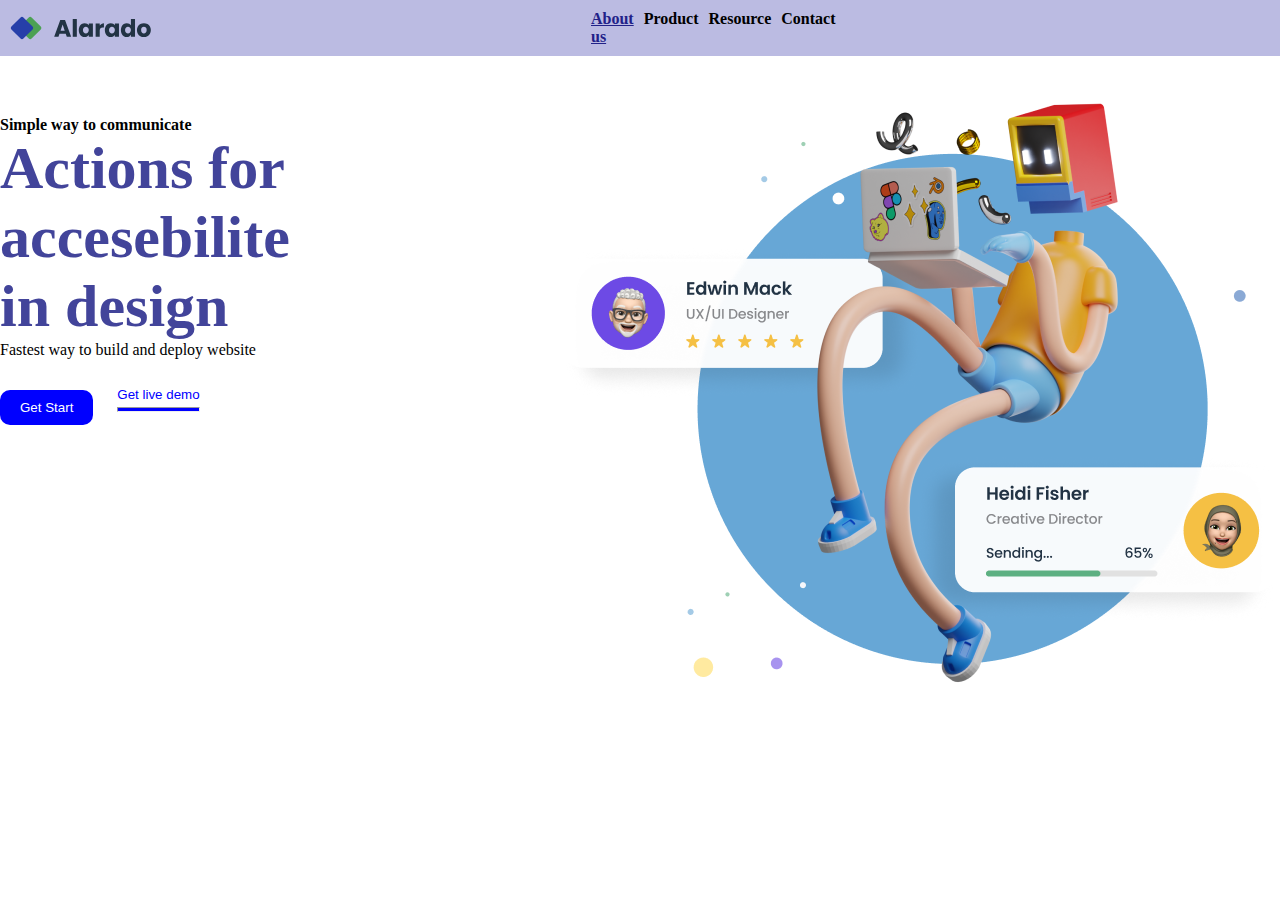
==== index.html @ 1f70322a "added section header" ====
<!DOCTYPE html>
<html lang="en">
<head>
    <meta charset="UTF-8">
    <meta name="viewport" content="width=device-width, initial-scale=1.0">
    <title>Practice_1</title>
</head>
<style>
    *{
        margin: 0;
        padding: 0;
    }
    .div-section{
        list-style: none;
        display: flex;
        margin-left: 440px;
        font-weight: bold;
    
    }
    .about{
        color: rgb(33, 33, 136);
        text-decoration: underline;
       
    }
    .section-1{
       padding: 10px;
        display: flex;
       
       
    }
    .login{
        background-color: blue;
        border-radius: 20px;
        color: white;
        padding-left: 20px;
        padding-right: 20px;
        padding-top: 8px;
        padding-bottom: 8px;
        border: none;
        margin-left: 500px;
    }
    .title{
        font-size: 60px;
        font-weight: bold;
        color: rgb(66, 68, 154);
    }
    .div-section-1{
       display: flex;
       justify-content: space-between;
    }
    .btn-get-start{
        background-color: blue;
        border-radius: 10px;
        padding-left: 20px;
        padding-right: 20px;
        padding-top: 10px;
        padding-bottom: 10px;
        border: none;
        color: white;
        font-weight: 400;
    }
    .get-demo{
        border: none;
        background-color: white;
        padding-left: 20px;
        padding-right: 20px;
        padding-top: 20px;
        padding-bottom: 10px;
        color: blue ;
        font-weight: 400;
      
        margin-top: 8px;
    }
    .hr-c{
        background-color: blue;
        padding-left: 5px;
        padding-right: 5px;
    
        padding-bottom: 3px;
        margin-top: 5px;
        
    }


</style>
<body >
    <header>
        <nav class="section-1"  style=" background-color: rgb(187, 187, 226);">
        <img src="logo-light.svg" alt="" srcset="">
        <div class="div-section">
            <li class="about" style="padding-right: 10px;">About us</li>
            <li  style="padding-right: 10px;">Product</li>
            <li  style="padding-right: 10px;">Resource</li>
            <li  style="padding-right: 10px;">Contact</li>
        </div>
        <button class="login">Login</button>
    </nav>
    </header>
    <section class="div-section-1" style=" background-color: white">
       <div style="margin-top: 60px;">
        <h4 class="title-small">Simple way to communicate</h4>
        <h1 class="title">
            Actions for accesebilite<br> in design
        </h1>
        <p class="p-1">Fastest way to build and deploy website</p>
        <div class="btn-1">
            <button class="btn-get-start">
                Get Start
            </button>
            <button class="get-demo">
                Get live demo
                <hr class="hr-c">
            </button>
            
        </div>
    </div>
        <div>
            <img src="hero-image-simple-homepage.png" alt="" srcset="">
        </div>


       

    </section>
   

    
</body>
</html>
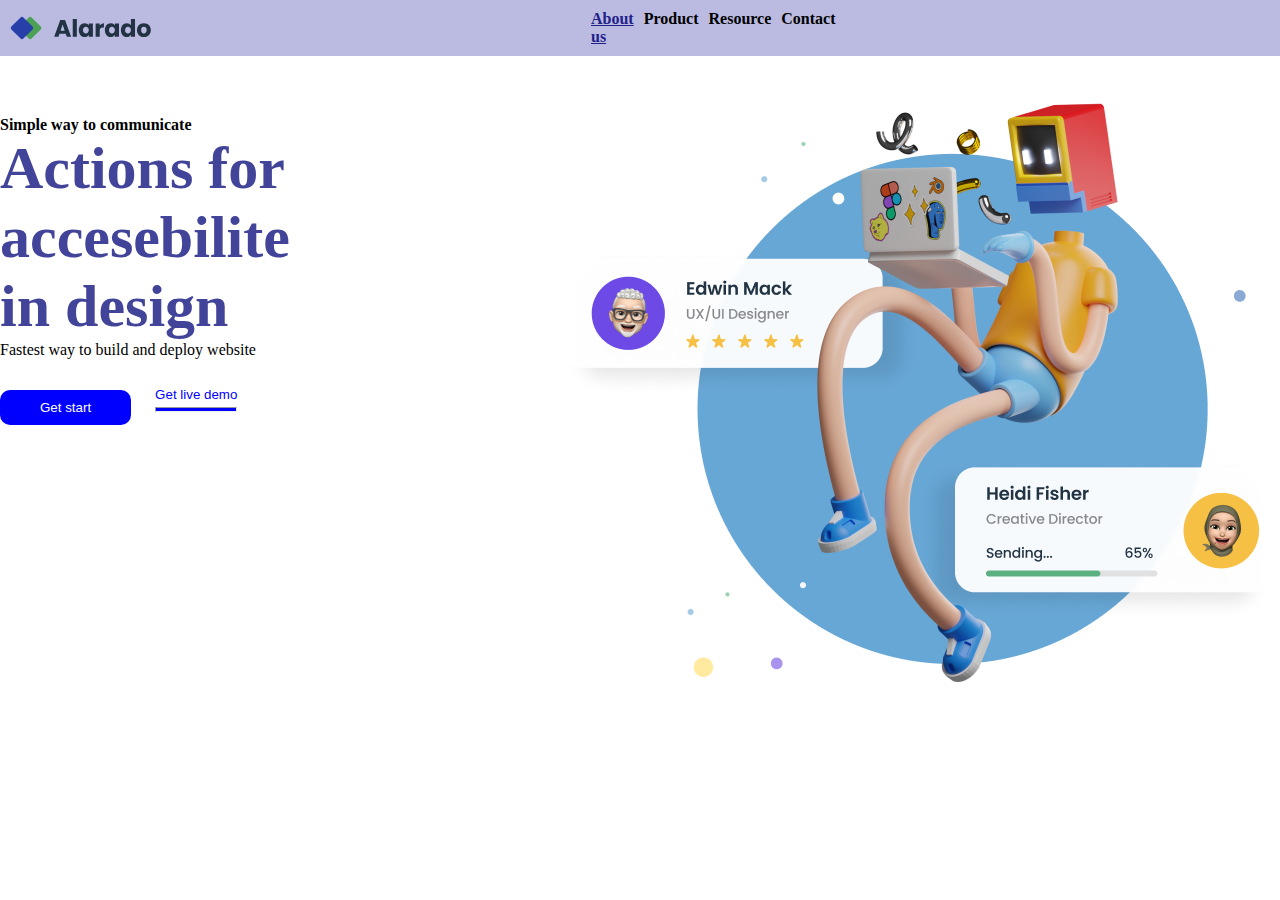
==== commit f370d075: "added table" ====
--- a/index.html
+++ b/index.html
@@ -105,7 +105,7 @@
         <p class="p-1">Fastest way to build and deploy website</p>
         <div class="btn-1">
             <button class="btn-get-start">
-                Get Start
+              <a href="form.html" class="btn-get-start" style="text-decoration: none;">Get start</a>
             </button>
             <button class="get-demo">
                 Get live demo
@@ -122,6 +122,20 @@
        
 
     </section>
+    <section style="display: flex;">
+        <div class="div-card-s">
+            <img src="style/communication-10.png" alt="">
+        </div>
+        <div class="div-card-s">
+            <img src="style/communication-10.png" alt="">
+        </div>
+        <div class="div-card-s">
+            <img src="style/communication-10.png" alt="">
+        </div>
+        <div class="div-card-s">
+            <img src="style/communication-10.png" alt="">
+        </div>
+    </section>
    
 
     
